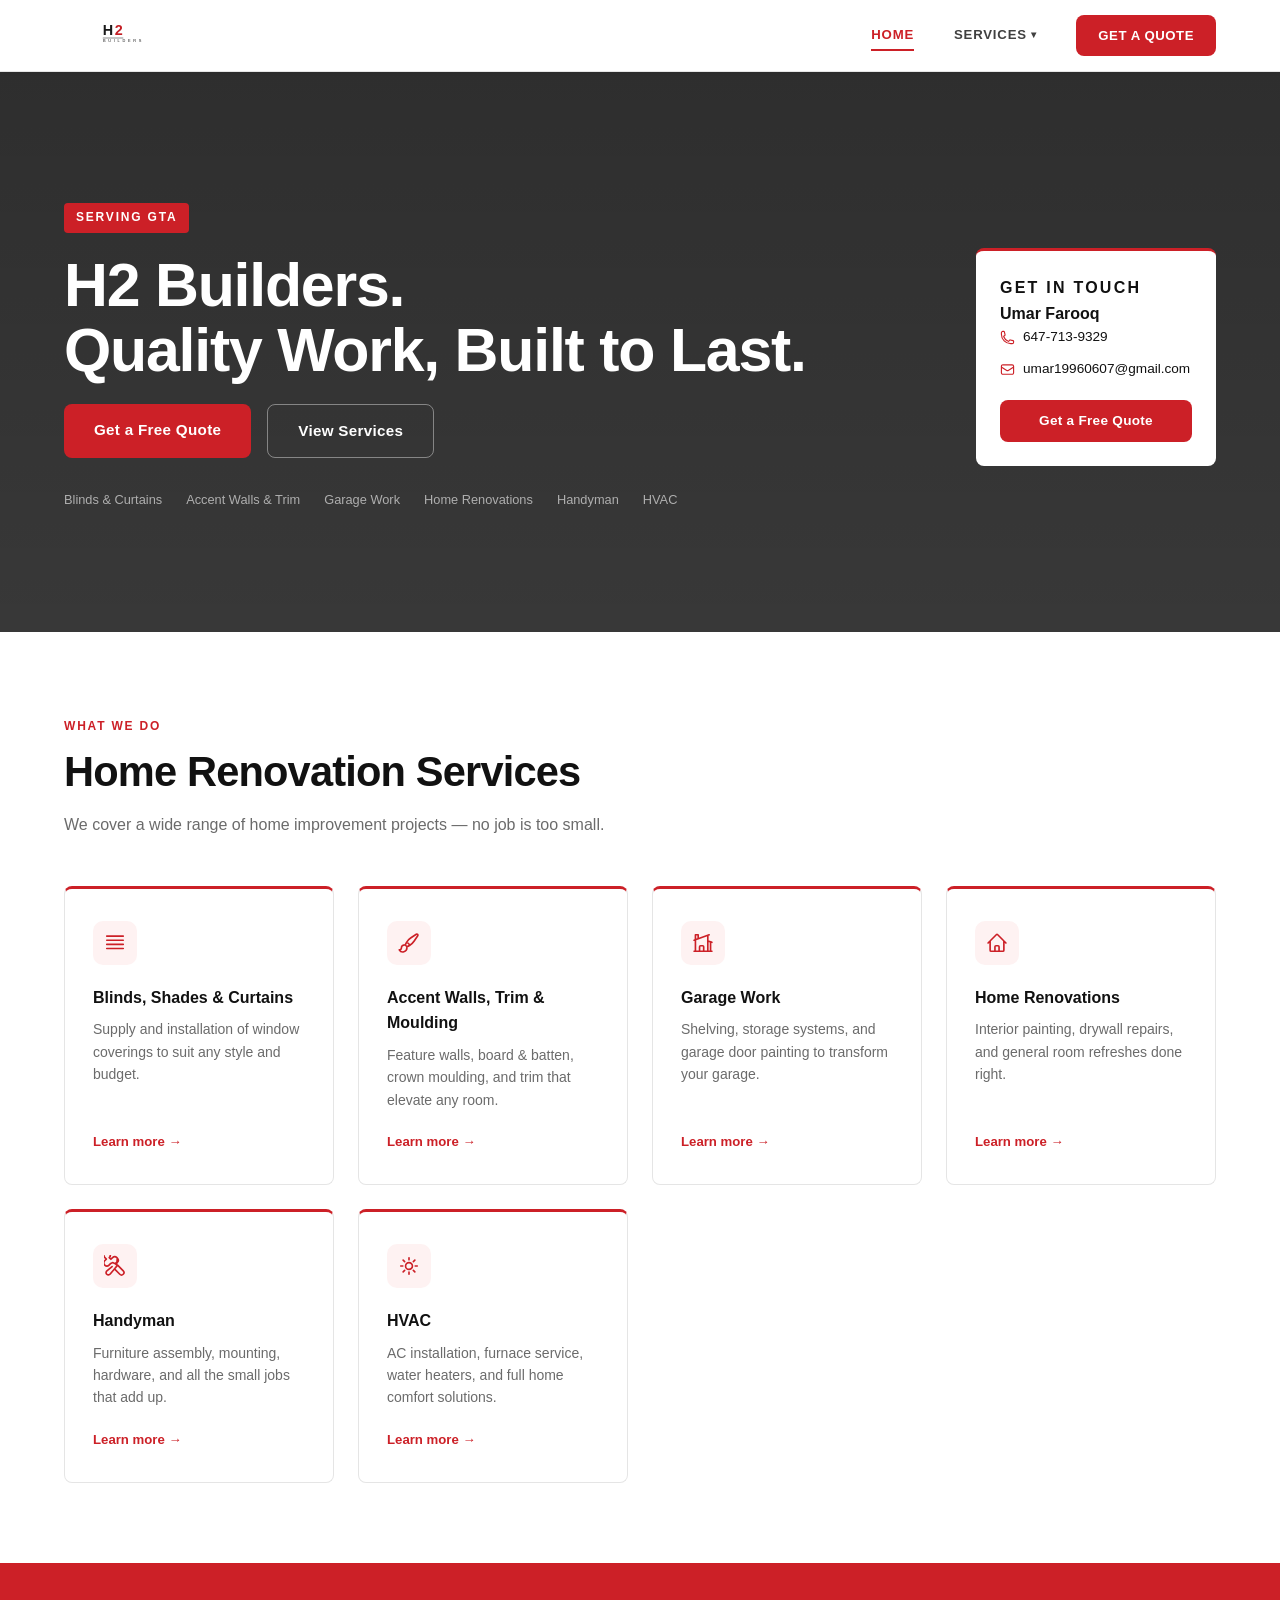
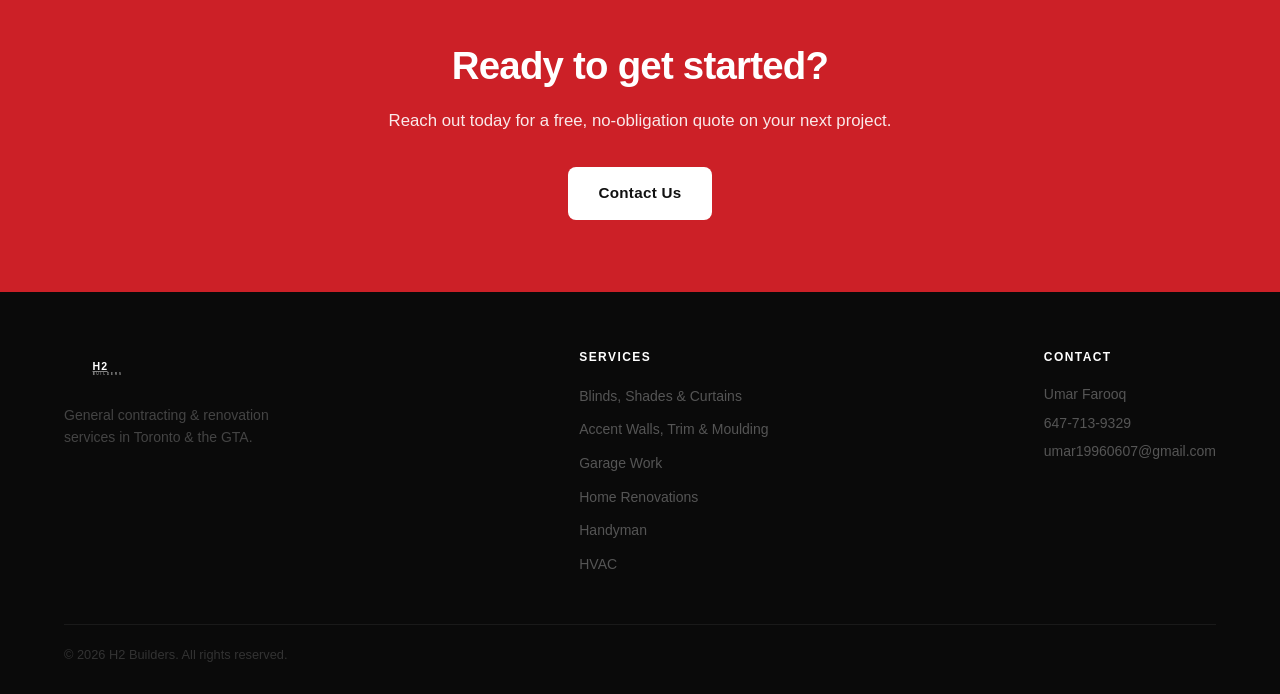
==== index.html @ c65dd24d "Homepage tweaks: white headline, Serving GTA, clickable services, remove Why section Co-Authored-By:" ====
<!DOCTYPE html>
<html lang="en">
<head>
  <meta charset="UTF-8" />
  <meta name="viewport" content="width=device-width, initial-scale=1.0" />
  <title>H2 Builders — General Contracting & Renovation</title>
  <meta name="description" content="H2 Builders provides professional home renovation and contracting services including blinds, accent walls, garage shelving, painting, and more." />
  <link rel="stylesheet" href="assets/styles.css" />
</head>
<body>

  <!-- Nav -->
  <nav>
    <a href="index.html">
      <img class="nav-logo" src="assets/logo.svg" alt="H2 Builders" />
    </a>
    <ul class="nav-links">
      <li><a href="index.html" class="active">Home</a></li>
      <li class="nav-dropdown">
        <a href="services.html">Services</a>
        <ul class="nav-dropdown-menu">
          <li><a href="services/blinds.html">Blinds, Shades &amp; Curtains</a></li>
          <li><a href="services/accent-walls.html">Accent Walls, Trim &amp; Moulding</a></li>
          <li><a href="services/garage.html">Garage Work</a></li>
          <li><a href="services/renovations.html">Home Renovations</a></li>
          <li><a href="services/handyman.html">Handyman</a></li>
          <li><a href="services/hvac.html">HVAC</a></li>
        </ul>
      </li>
      <li><a href="contact.html" class="nav-cta">Get a Quote</a></li>
    </ul>
  </nav>

  <!-- Hero -->
  <section class="hero">
    <div class="hero-text">
      <span class="hero-eyebrow">Serving GTA</span>
      <h1>H2 Builders.<br /><span style="color:var(--white);">Quality Work, Built to Last.</span></h1>
      <div class="hero-cta-row">
        <a href="contact.html" class="btn btn-red">Get a Free Quote</a>
        <a href="services.html" class="btn btn-outline">View Services</a>
      </div>
      <div class="hero-trust">
        <a href="services/blinds.html">Blinds &amp; Curtains</a>
        <a href="services/accent-walls.html">Accent Walls &amp; Trim</a>
        <a href="services/garage.html">Garage Work</a>
        <a href="services/renovations.html">Home Renovations</a>
        <a href="services/handyman.html">Handyman</a>
        <a href="services/hvac.html">HVAC</a>
      </div>
    </div>
    <div class="hero-card">
      <p class="hero-card-label">Get in Touch</p>
      <p class="hero-card-name">Umar Farooq</p>
      <div class="hero-card-row">
        <svg xmlns="http://www.w3.org/2000/svg" fill="none" viewBox="0 0 24 24" stroke-width="1.8" stroke="currentColor"><path stroke-linecap="round" stroke-linejoin="round" d="M2.25 6.75c0 8.284 6.716 15 15 15h2.25a2.25 2.25 0 0 0 2.25-2.25v-1.372c0-.516-.351-.966-.852-1.091l-4.423-1.106c-.44-.11-.902.055-1.173.417l-.97 1.293c-.282.376-.769.542-1.21.38a12.035 12.035 0 0 1-7.143-7.143c-.162-.441.004-.928.38-1.21l1.293-.97c.363-.271.527-.734.417-1.173L6.963 3.102a1.125 1.125 0 0 0-1.091-.852H4.5A2.25 2.25 0 0 0 2.25 4.5v2.25Z" /></svg>
        <a href="tel:6477139329">647-713-9329</a>
      </div>
      <div class="hero-card-row">
        <svg xmlns="http://www.w3.org/2000/svg" fill="none" viewBox="0 0 24 24" stroke-width="1.8" stroke="currentColor"><path stroke-linecap="round" stroke-linejoin="round" d="M21.75 6.75v10.5a2.25 2.25 0 0 1-2.25 2.25h-15a2.25 2.25 0 0 1-2.25-2.25V6.75m19.5 0A2.25 2.25 0 0 0 19.5 4.5h-15a2.25 2.25 0 0 0-2.25 2.25m19.5 0v.243a2.25 2.25 0 0 1-1.07 1.916l-7.5 4.615a2.25 2.25 0 0 1-2.36 0L3.32 8.91a2.25 2.25 0 0 1-1.07-1.916V6.75" /></svg>
        <a href="mailto:umar19960607@gmail.com">umar19960607@gmail.com</a>
      </div>
      <a href="contact.html" class="btn btn-red">Get a Free Quote</a>
    </div>
  </section>

  <!-- Services overview -->
  <section>
    <span class="section-label">What We Do</span>
    <h2 class="section-title">Home Renovation Services</h2>
    <p class="section-sub">We cover a wide range of home improvement projects — no job is too small.</p>

    <div class="category-grid">
      <a class="category-card" href="services/blinds.html">
        <div class="cat-icon">
          <svg xmlns="http://www.w3.org/2000/svg" fill="none" viewBox="0 0 24 24" stroke-width="1.8" stroke="currentColor"><path stroke-linecap="round" stroke-linejoin="round" d="M3 4.5h18M3 9h18M3 13.5h18M3 18h18" /></svg>
        </div>
        <h3>Blinds, Shades &amp; Curtains</h3>
        <p>Supply and installation of window coverings to suit any style and budget.</p>
        <span class="cat-link">Learn more</span>
      </a>
      <a class="category-card" href="services/accent-walls.html">
        <div class="cat-icon">
          <svg xmlns="http://www.w3.org/2000/svg" fill="none" viewBox="0 0 24 24" stroke-width="1.8" stroke="currentColor"><path stroke-linecap="round" stroke-linejoin="round" d="M9.53 16.122a3 3 0 0 0-5.78 1.128 2.25 2.25 0 0 1-2.4 2.245 4.5 4.5 0 0 0 8.4-2.245c0-.399-.078-.78-.22-1.128Zm0 0a15.998 15.998 0 0 0 3.388-1.62m-5.043-.025a15.994 15.994 0 0 1 1.622-3.395m3.42 3.42a15.995 15.995 0 0 0 4.764-4.648l3.876-5.814a1.151 1.151 0 0 0-1.597-1.597L14.146 6.32a15.996 15.996 0 0 0-4.649 4.763m3.42 3.42a6.776 6.776 0 0 0-3.42-3.42" /></svg>
        </div>
        <h3>Accent Walls, Trim &amp; Moulding</h3>
        <p>Feature walls, board &amp; batten, crown moulding, and trim that elevate any room.</p>
        <span class="cat-link">Learn more</span>
      </a>
      <a class="category-card" href="services/garage.html">
        <div class="cat-icon">
          <svg xmlns="http://www.w3.org/2000/svg" fill="none" viewBox="0 0 24 24" stroke-width="1.8" stroke="currentColor"><path stroke-linecap="round" stroke-linejoin="round" d="M8.25 21v-4.875c0-.621.504-1.125 1.125-1.125h2.25c.621 0 1.125.504 1.125 1.125V21m0 0h4.5V3.545M12.75 21h7.5V10.75M2.25 21h1.5m18 0h-18M2.25 9l4.5-1.636M18.75 3l-1.5.545m0 6.205 3 1m1.5.5-1.5-.5M6.75 7.364V3h-3v18m3-13.636 10.5-3.819" /></svg>
        </div>
        <h3>Garage Work</h3>
        <p>Shelving, storage systems, and garage door painting to transform your garage.</p>
        <span class="cat-link">Learn more</span>
      </a>
      <a class="category-card" href="services/renovations.html">
        <div class="cat-icon">
          <svg xmlns="http://www.w3.org/2000/svg" fill="none" viewBox="0 0 24 24" stroke-width="1.8" stroke="currentColor"><path stroke-linecap="round" stroke-linejoin="round" d="m2.25 12 8.954-8.955c.44-.439 1.152-.439 1.591 0L21.75 12M4.5 9.75v10.125c0 .621.504 1.125 1.125 1.125H9.75v-4.875c0-.621.504-1.125 1.125-1.125h2.25c.621 0 1.125.504 1.125 1.125V21h4.125c.621 0 1.125-.504 1.125-1.125V9.75M8.25 21h8.25" /></svg>
        </div>
        <h3>Home Renovations</h3>
        <p>Interior painting, drywall repairs, and general room refreshes done right.</p>
        <span class="cat-link">Learn more</span>
      </a>
      <a class="category-card" href="services/handyman.html">
        <div class="cat-icon">
          <svg xmlns="http://www.w3.org/2000/svg" fill="none" viewBox="0 0 24 24" stroke-width="1.8" stroke="currentColor"><path stroke-linecap="round" stroke-linejoin="round" d="M11.42 15.17 17.25 21A2.652 2.652 0 0 0 21 17.25l-5.877-5.877M11.42 15.17l2.496-3.03c.317-.384.74-.626 1.208-.766M11.42 15.17l-4.655 5.653a2.548 2.548 0 1 1-3.586-3.586l5.654-4.654m5.664-9.152a3.375 3.375 0 1 1-4.774 4.773L7.33 9.21l-1.8 1.799a3.375 3.375 0 1 1-4.773-4.774l1.799-1.8-1.799-1.8A3.375 3.375 0 1 1 5.73 2.86l1.8 1.799 1.8-1.799a3.375 3.375 0 1 1 4.773 4.774l-1.799 1.8 1.499 1.498Z" /></svg>
        </div>
        <h3>Handyman</h3>
        <p>Furniture assembly, mounting, hardware, and all the small jobs that add up.</p>
        <span class="cat-link">Learn more</span>
      </a>
      <a class="category-card" href="services/hvac.html">
        <div class="cat-icon">
          <svg xmlns="http://www.w3.org/2000/svg" fill="none" viewBox="0 0 24 24" stroke-width="1.8" stroke="currentColor"><path stroke-linecap="round" stroke-linejoin="round" d="M12 3v2.25m6.364.386-1.591 1.591M21 12h-2.25m-.386 6.364-1.591-1.591M12 18.75V21m-4.773-4.227-1.591 1.591M5.25 12H3m4.227-4.773L5.636 5.636M15.75 12a3.75 3.75 0 1 1-7.5 0 3.75 3.75 0 0 1 7.5 0Z" /></svg>
        </div>
        <h3>HVAC</h3>
        <p>AC installation, furnace service, water heaters, and full home comfort solutions.</p>
        <span class="cat-link">Learn more</span>
      </a>
    </div>
  </section>

  <!-- CTA banner -->
  <div class="cta-banner">
    <h2>Ready to get started?</h2>
    <p>Reach out today for a free, no-obligation quote on your next project.</p>
    <a href="contact.html" class="btn btn-white">Contact Us</a>
  </div>

  <!-- Footer -->
  <footer>
    <div class="footer-inner">
      <div>
        <img class="footer-logo" src="assets/logo.svg" alt="H2 Builders" />
        <p class="footer-tagline">General contracting &amp; renovation services in Toronto &amp; the GTA.</p>
      </div>
      <div class="footer-col">
        <h4>Services</h4>
        <ul>
          <li><a href="services/blinds.html">Blinds, Shades &amp; Curtains</a></li>
          <li><a href="services/accent-walls.html">Accent Walls, Trim &amp; Moulding</a></li>
          <li><a href="services/garage.html">Garage Work</a></li>
          <li><a href="services/renovations.html">Home Renovations</a></li>
          <li><a href="services/handyman.html">Handyman</a></li>
          <li><a href="services/hvac.html">HVAC</a></li>
        </ul>
      </div>
      <div class="footer-col">
        <h4>Contact</h4>
        <p>Umar Farooq</p>
        <p><a href="tel:6477139329">647-713-9329</a></p>
        <p><a href="mailto:umar19960607@gmail.com">umar19960607@gmail.com</a></p>
      </div>
    </div>
    <hr class="footer-divider" />
    <div class="footer-bottom">
      <p>&copy; 2026 H2 Builders. All rights reserved.</p>
    </div>
  </footer>

</body>
</html>
---- assets/styles.css ----
/* ── Variables ─────────────────────────────────────────── */
:root {
  --red:    #CC2027;
  --dark:   #111111;
  --gray:   #6B6B6B;
  --light:  #F9F9F9;
  --white:  #FFFFFF;
  --border: #E5E5E5;
  --font:   'Helvetica Neue', Helvetica, Arial, sans-serif;
  --radius: 8px;
}

/* ── Reset ─────────────────────────────────────────────── */
*, *::before, *::after { box-sizing: border-box; margin: 0; padding: 0; }
html { scroll-behavior: smooth; }
body {
  font-family: var(--font);
  color: var(--dark);
  background: var(--white);
  line-height: 1.6;
  -webkit-font-smoothing: antialiased;
}
a { color: inherit; text-decoration: none; }
img, svg { display: block; }
ul { list-style: none; }

/* ── Nav ───────────────────────────────────────────────── */
nav {
  position: sticky;
  top: 0;
  z-index: 100;
  background: var(--white);
  display: flex;
  align-items: center;
  justify-content: space-between;
  padding: 0 5%;
  height: 72px;
  border-bottom: 1px solid var(--border);
  box-shadow: 0 1px 4px rgba(0,0,0,.06);
}

.nav-logo {
  height: 60px;
  width: auto;
}

.nav-links {
  display: flex;
  gap: 2.5rem;
  height: 100%;
  align-items: center;
}

.nav-links > li {
  display: flex;
  align-items: center;
  height: 100%;
}

.nav-links a {
  color: #404040;
  font-size: .825rem;
  font-weight: 600;
  letter-spacing: .06em;
  text-transform: uppercase;
  padding: 4px 0;
  border-bottom: 2px solid transparent;
  transition: border-color .2s, color .2s;
}

.nav-links a:hover,
.nav-links a.active {
  color: var(--red);
  border-bottom-color: var(--red);
}

.nav-cta {
  background: var(--red) !important;
  color: var(--white) !important;
  padding: 10px 22px !important;
  border-radius: var(--radius) !important;
  border-bottom: none !important;
  transition: background .2s !important;
  letter-spacing: .04em !important;
}
.nav-cta:hover { background: #a81920 !important; opacity: 1 !important; }

/* ── Nav dropdown ───────────────────────────────────────── */
.nav-dropdown { position: relative; }

.nav-dropdown > a::after { content: ' ▾'; font-size: .65rem; vertical-align: middle; }

.nav-dropdown-menu {
  display: none;
  position: absolute;
  top: calc(100% + 1px);
  left: 50%;
  transform: translateX(-50%);
  background: var(--white);
  border-radius: var(--radius);
  box-shadow: 0 8px 28px rgba(0,0,0,.12);
  border: 1px solid var(--border);
  min-width: 240px;
  z-index: 200;
  list-style: none;
  padding: .4rem 0;
}

.nav-dropdown:hover .nav-dropdown-menu { display: block; }

.nav-dropdown-menu li a {
  display: block;
  padding: 10px 18px;
  color: #404040;
  font-size: .825rem;
  font-weight: 600;
  letter-spacing: .03em;
  text-transform: none;
  border-bottom: none;
  white-space: nowrap;
  transition: background .15s, color .15s;
}
.nav-dropdown-menu li a:hover {
  background: var(--light);
  color: var(--red);
}

/* ── Hero ──────────────────────────────────────────────── */
.hero {
  background:
    linear-gradient(rgba(0,0,0,.82), rgba(0,0,0,.78)),
    url('https://images.unsplash.com/photo-1560448204-e02f11c3d0e2?w=1600&q=80&auto=format&fit=crop') center/cover no-repeat;
  color: var(--white);
  padding: 120px 5% 110px;
  display: flex;
  align-items: center;
  gap: 4rem;
  min-height: 560px;
}

.hero-text { flex: 1; min-width: 0; }

.hero-card {
  width: 240px;
  flex-shrink: 0;
  background: var(--white);
  border-radius: var(--radius);
  border-top: 3px solid var(--red);
  padding: 1.5rem;
  align-self: center;
}

.hero-card-label {
  font-size: .65rem;
  font-weight: 700;
  letter-spacing: .14em;
  text-transform: uppercase;
  color: var(--gray);
  margin-bottom: .75rem;
}

.hero-card-name {
  font-size: 1rem;
  font-weight: 700;
  color: var(--dark);
  margin-bottom: 1rem;
}

.hero-card-row {
  display: flex;
  align-items: center;
  gap: .5rem;
  margin-bottom: .65rem;
}

.hero-card-row svg {
  width: 15px;
  height: 15px;
  flex-shrink: 0;
  color: var(--red);
}

.hero-card-row a {
  font-size: .85rem;
  color: var(--dark);
  word-break: break-all;
}
.hero-card-row a:hover { color: var(--red); }

.hero .hero-card p {
  color: var(--dark) !important;
  font-size: inherit;
  margin-bottom: 0;
  max-width: none;
  line-height: inherit;
  opacity: 1;
}

.hero-card .btn-red {
  display: block;
  text-align: center;
  margin-top: 1.25rem;
  padding: 10px 16px;
  font-size: .85rem;
}

@media (max-width: 900px) {
  .hero-card { display: none; }
}

.hero-eyebrow {
  display: inline-block;
  background: var(--red);
  color: var(--white);
  font-size: .75rem;
  font-weight: 700;
  letter-spacing: .15em;
  text-transform: uppercase;
  padding: 5px 12px;
  border-radius: 4px;
  margin-bottom: 1.25rem;
}

.hero h1 {
  font-size: clamp(2.4rem, 5vw, 3.8rem);
  font-weight: 700;
  line-height: 1.08;
  letter-spacing: -.02em;
  margin-bottom: 1.25rem;
}

.hero h1 span { color: var(--red); }

.hero p {
  font-size: 1.1rem;
  color: rgba(255,255,255,.75);
  margin-bottom: 2rem;
  max-width: 480px;
  line-height: 1.7;
}

.hero-cta-row {
  display: flex;
  gap: 1rem;
  flex-wrap: wrap;
  margin-bottom: 2rem;
}

.hero-trust {
  display: flex;
  gap: 1.5rem;
  flex-wrap: wrap;
}

.hero-trust span,
.hero-trust a {
  font-size: .8rem;
  color: rgba(255,255,255,.6);
  font-weight: 500;
  text-decoration: none;
  transition: color .2s;
}
.hero-trust a:hover {
  color: var(--white);
}

/* ── Services + contact sidebar layout ─────────────────── */
.services-contact-layout {
  display: flex;
  gap: 3rem;
  align-items: flex-start;
}

.services-main { flex: 1; min-width: 0; }

.contact-sidebar {
  width: 260px;
  flex-shrink: 0;
  background: var(--light);
  border-radius: var(--radius);
  border-top: 3px solid var(--red);
  padding: 1.75rem;
  position: sticky;
  top: 90px;
}

.contact-sidebar h3 {
  font-size: .7rem;
  font-weight: 700;
  letter-spacing: .14em;
  text-transform: uppercase;
  color: var(--gray);
  margin-bottom: 1rem;
}

.contact-sidebar-name {
  font-size: 1.05rem;
  font-weight: 700;
  color: var(--dark);
  margin-bottom: 1.25rem;
}

.contact-sidebar-row {
  display: flex;
  align-items: flex-start;
  gap: .6rem;
  margin-bottom: .85rem;
}

.contact-sidebar-row svg {
  width: 17px;
  height: 17px;
  flex-shrink: 0;
  margin-top: 2px;
  color: var(--red);
}

.contact-sidebar-row a,
.contact-sidebar-row span {
  font-size: .9rem;
  color: var(--dark);
  word-break: break-all;
}

.contact-sidebar-row a:hover { color: var(--red); }

@media (max-width: 900px) {
  .services-contact-layout { flex-direction: column; }
  .contact-sidebar { width: 100%; position: static; }
}

.btn {
  display: inline-block;
  padding: 14px 30px;
  border-radius: var(--radius);
  font-size: .95rem;
  font-weight: 700;
  letter-spacing: .02em;
  cursor: pointer;
  transition: opacity .2s, transform .15s;
}
.btn:hover { opacity: .88; transform: translateY(-1px); }

.btn-red     { background: var(--red);   color: var(--white); }
.btn-white   { background: var(--white); color: var(--dark);  }
.btn-outline {
  background: transparent;
  color: var(--white);
  border: 1.5px solid rgba(255,255,255,.4);
}
.btn-outline:hover {
  border-color: rgba(255,255,255,.7);
  background: rgba(255,255,255,.08);
  opacity: 1;
}

/* ── Section shared ────────────────────────────────────── */
section { padding: 80px 5%; }

.section-label {
  display: inline-block;
  color: var(--red);
  font-size: .75rem;
  font-weight: 700;
  letter-spacing: .15em;
  text-transform: uppercase;
  margin-bottom: .75rem;
}

.section-title {
  font-size: clamp(1.8rem, 3.5vw, 2.6rem);
  font-weight: 700;
  line-height: 1.15;
  letter-spacing: -.02em;
  margin-bottom: 1rem;
}

.section-sub {
  font-size: 1rem;
  color: var(--gray);
  max-width: 560px;
  margin-bottom: 3rem;
}

/* ── Work / photo grid ─────────────────────────────────── */
.work-grid {
  display: grid;
  grid-template-columns: repeat(4, 1fr);
  gap: .75rem;
}

.work-grid img {
  width: 100%;
  height: 260px;
  object-fit: cover;
  border-radius: var(--radius);
  display: block;
  transition: opacity .25s, transform .25s;
}
.work-grid img:hover { opacity: .9; transform: scale(1.01); }

@media (max-width: 900px) {
  .work-grid { grid-template-columns: repeat(2, 1fr); }
}
@media (max-width: 520px) {
  .work-grid { grid-template-columns: 1fr 1fr; }
  .work-grid img { height: 180px; }
}

/* ── Services grid ─────────────────────────────────────── */
.services-grid {
  display: grid;
  grid-template-columns: repeat(auto-fill, minmax(240px, 1fr));
  gap: 1.5rem;
}

.service-card {
  background: var(--light);
  border-radius: var(--radius);
  padding: 2rem 1.75rem;
  border-top: 3px solid var(--red);
  transition: transform .2s, box-shadow .2s;
}
.service-card:hover { transform: translateY(-4px); box-shadow: 0 12px 28px rgba(0,0,0,.08); }

.service-icon { font-size: 2rem; margin-bottom: 1rem; }
.service-card h3 { font-size: 1.05rem; font-weight: 700; margin-bottom: .5rem; }
.service-card p  { font-size: .9rem; color: var(--gray); }

/* ── Category cards (hub + home page) ──────────────────── */
.category-grid {
  display: grid;
  grid-template-columns: repeat(auto-fill, minmax(220px, 1fr));
  gap: 1.5rem;
}

.category-card {
  background: var(--white);
  border-radius: var(--radius);
  padding: 2rem 1.75rem;
  border: 1.5px solid var(--border);
  border-top: 3px solid var(--red);
  display: flex;
  flex-direction: column;
  text-decoration: none;
  color: inherit;
  transition: transform .2s, box-shadow .2s, border-color .2s;
}
.category-card:hover {
  transform: translateY(-4px);
  box-shadow: 0 12px 28px rgba(0,0,0,.08);
  border-color: transparent;
  border-top-color: var(--red);
}

.category-card .cat-icon {
  background: #FEF2F2;
  border-radius: 10px;
  width: 44px;
  height: 44px;
  display: flex;
  align-items: center;
  justify-content: center;
  margin-bottom: 1.25rem;
  flex-shrink: 0;
  color: var(--red);
}
.category-card .cat-icon svg { width: 22px; height: 22px; }

.category-card h3 { font-size: 1rem; font-weight: 700; margin-bottom: .5rem; }
.category-card p  { font-size: .875rem; color: var(--gray); flex: 1; margin-bottom: 1.25rem; line-height: 1.6; }
.category-card .cat-link {
  font-size: .825rem;
  font-weight: 700;
  color: var(--red);
}
.category-card .cat-link::after { content: ' →'; }

/* ── Page header (services, contact, sub-pages) ─────────── */
.page-header {
  position: relative;
  background: var(--dark);
  color: var(--white);
  padding: 72px 5% 64px;
  overflow: hidden;
}

.page-header.has-bg {
  background-size: cover;
  background-position: center;
}
.page-header.has-bg::before {
  content: '';
  position: absolute;
  inset: 0;
  background: rgba(0,0,0,.72);
}
.page-header.has-bg > * { position: relative; }

.page-header h1 {
  font-size: clamp(2rem, 4vw, 3rem);
  font-weight: 700;
  letter-spacing: -.02em;
  margin-top: .75rem;
}
.page-header p {
  color: rgba(255,255,255,.7);
  margin-top: .75rem;
  max-width: 520px;
  font-size: 1.05rem;
}

/* ── Service sub-page ───────────────────────────────────── */
.breadcrumb {
  padding: 14px 5%;
  background: var(--light);
  font-size: .85rem;
  color: var(--gray);
  border-bottom: 1px solid var(--border);
}
.breadcrumb a { color: var(--gray); }
.breadcrumb a:hover { color: var(--red); }
.breadcrumb span { margin: 0 .4rem; }

.service-page-grid {
  display: grid;
  grid-template-columns: 1fr 1fr;
  gap: 4rem;
  align-items: start;
}

.service-page-grid .includes-list {
  background: var(--light);
  border-radius: var(--radius);
  padding: 2rem;
  border-top: 4px solid var(--red);
}
.service-page-grid .includes-list h3 {
  font-size: .8rem;
  font-weight: 700;
  letter-spacing: .1em;
  text-transform: uppercase;
  margin-bottom: 1.25rem;
  color: var(--dark);
}
.service-page-grid .includes-list ul { padding-left: 1rem; }
.service-page-grid .includes-list ul li {
  list-style: disc;
  font-size: .95rem;
  color: var(--gray);
  margin-bottom: .6rem;
}

@media (max-width: 640px) {
  .service-page-grid { grid-template-columns: 1fr; gap: 2rem; }
}

/* ── Why us strip ──────────────────────────────────────── */
.why-strip {
  background: var(--dark);
  color: var(--white);
}

.why-strip .section-label {
  color: #F87171;
  background: rgba(196,30,36,.2);
  padding: 4px 10px;
  border-radius: 4px;
  border: 1px solid rgba(196,30,36,.3);
}

.why-strip .section-title {
  color: var(--white);
  margin-top: 1rem;
}

.why-grid {
  display: grid;
  grid-template-columns: repeat(auto-fill, minmax(200px, 1fr));
  gap: 2rem;
  margin-top: 2.5rem;
}

.why-item { text-align: center; }
.why-item .icon {
  background: rgba(255,255,255,.07);
  border-radius: 12px;
  width: 54px;
  height: 54px;
  display: flex;
  align-items: center;
  justify-content: center;
  margin: 0 auto .75rem;
  color: var(--white);
}
.why-item .icon svg { width: 22px; height: 22px; }
.why-item h3 { font-size: .95rem; font-weight: 700; margin-bottom: .4rem; letter-spacing: .01em; }
.why-item p  { font-size: .875rem; color: rgba(255,255,255,.5); }

/* ── CTA banner ────────────────────────────────────────── */
.cta-banner {
  background: var(--red);
  color: var(--white);
  text-align: center;
  padding: 72px 5%;
}
.cta-banner h2 { font-size: clamp(1.6rem, 3vw, 2.4rem); font-weight: 700; letter-spacing: -.02em; margin-bottom: .75rem; }
.cta-banner p  { font-size: 1.05rem; margin-bottom: 2rem; opacity: .9; }

/* ── Contact page ──────────────────────────────────────── */
.contact-section {
  display: grid;
  grid-template-columns: 1fr 1fr;
  gap: 4rem;
  align-items: start;
}

.contact-info-block { margin-bottom: 2rem; }
.contact-info-block h3 {
  font-size: .75rem;
  font-weight: 700;
  color: var(--red);
  letter-spacing: .12em;
  text-transform: uppercase;
  margin-bottom: .5rem;
}
.contact-info-block p, .contact-info-block a {
  font-size: 1.05rem;
  color: var(--dark);
}
.contact-info-block a:hover { color: var(--red); }

.contact-card {
  background: var(--light);
  border-radius: var(--radius);
  padding: 2.5rem;
  border-top: 4px solid var(--red);
}
.contact-card h3 { font-size: 1.2rem; font-weight: 700; margin-bottom: 1.5rem; }

.form-group { margin-bottom: 1.25rem; }
.form-group label {
  display: block;
  font-size: .8rem;
  font-weight: 600;
  letter-spacing: .04em;
  margin-bottom: .4rem;
  color: #404040;
}
.form-group input,
.form-group textarea,
.form-group select {
  width: 100%;
  padding: 11px 14px;
  border: 1.5px solid var(--border);
  border-radius: var(--radius);
  font-family: var(--font);
  font-size: .95rem;
  color: var(--dark);
  background: var(--white);
  transition: border-color .2s, box-shadow .2s;
}
.form-group input:focus,
.form-group textarea:focus,
.form-group select:focus {
  outline: none;
  border-color: var(--red);
  box-shadow: 0 0 0 3px rgba(196,30,36,.1);
}
.form-group textarea { resize: vertical; min-height: 120px; }

/* ── Services page detail ──────────────────────────────── */
.services-detail {
  display: grid;
  grid-template-columns: repeat(auto-fill, minmax(280px, 1fr));
  gap: 2rem;
}

.service-detail-card {
  border: 1.5px solid var(--border);
  border-radius: var(--radius);
  overflow: hidden;
  transition: box-shadow .2s, transform .2s;
}
.service-detail-card:hover { box-shadow: 0 8px 24px rgba(0,0,0,.1); transform: translateY(-3px); }
.service-detail-card .card-header {
  background: var(--dark);
  color: var(--white);
  padding: 1.25rem 1.5rem;
  display: flex;
  align-items: center;
  gap: .75rem;
}
.service-detail-card .card-header span { font-size: 1.5rem; }
.service-detail-card .card-header h3 { font-size: 1rem; font-weight: 700; }
.service-detail-card .card-body { padding: 1.5rem; }
.service-detail-card .card-body p { font-size: .9rem; color: var(--gray); margin-bottom: 1rem; }
.service-detail-card .card-body ul { padding-left: 1rem; }
.service-detail-card .card-body ul li {
  font-size: .875rem;
  color: var(--gray);
  margin-bottom: .35rem;
  list-style: disc;
}

/* ── Footer ────────────────────────────────────────────── */
footer {
  background: #0A0A0A;
  color: #888;
  padding: 56px 5% 28px;
}

.footer-inner {
  display: flex;
  justify-content: space-between;
  align-items: flex-start;
  gap: 2rem;
  flex-wrap: wrap;
  margin-bottom: 2.5rem;
}

.footer-logo { height: 44px; width: auto; filter: brightness(0) invert(1); margin-bottom: .75rem; }
.footer-tagline { font-size: .875rem; color: #444; max-width: 240px; line-height: 1.6; }

.footer-col h4 {
  color: var(--white);
  font-size: .75rem;
  font-weight: 700;
  letter-spacing: .12em;
  text-transform: uppercase;
  margin-bottom: 1rem;
}
.footer-col ul li { margin-bottom: .5rem; }
.footer-col ul li a { font-size: .875rem; color: #555; transition: color .2s; }
.footer-col ul li a:hover { color: var(--white); }
.footer-col p { font-size: .875rem; color: #555; margin-bottom: .4rem; }

.footer-divider { border: none; border-top: 1px solid #1a1a1a; margin-bottom: 1.25rem; }
.footer-bottom { display: flex; justify-content: space-between; align-items: center; flex-wrap: wrap; gap: .5rem; }
.footer-bottom p { font-size: .8rem; color: #333; }

/* ── Responsive ────────────────────────────────────────── */
@media (max-width: 768px) {
  .hero { flex-direction: column; padding: 72px 5% 64px; }
  .contact-section { grid-template-columns: 1fr; }
  .nav-links { gap: 1.25rem; }
  .footer-inner { flex-direction: column; }
}

@media (max-width: 520px) {
  nav { padding: 0 4%; }
  .nav-links { display: none; }
  .hero-trust { gap: .75rem; }
}

/* ── Photo gallery ──────────────────────────────────────── */
.gallery-section { padding: 0 5% 80px; }

.gallery-grid {
  display: grid;
  grid-template-columns: repeat(auto-fill, minmax(280px, 1fr));
  gap: .75rem;
  margin-top: 1.5rem;
}

.gallery-grid img {
  width: 100%;
  height: 300px;
  object-fit: cover;
  border-radius: var(--radius);
  display: block;
  transition: opacity .2s;
}
.gallery-grid img:hover { opacity: .88; }
.gallery-grid .wide { grid-column: span 2; }

@media (max-width: 640px) {
  .gallery-grid .wide { grid-column: span 1; }
}
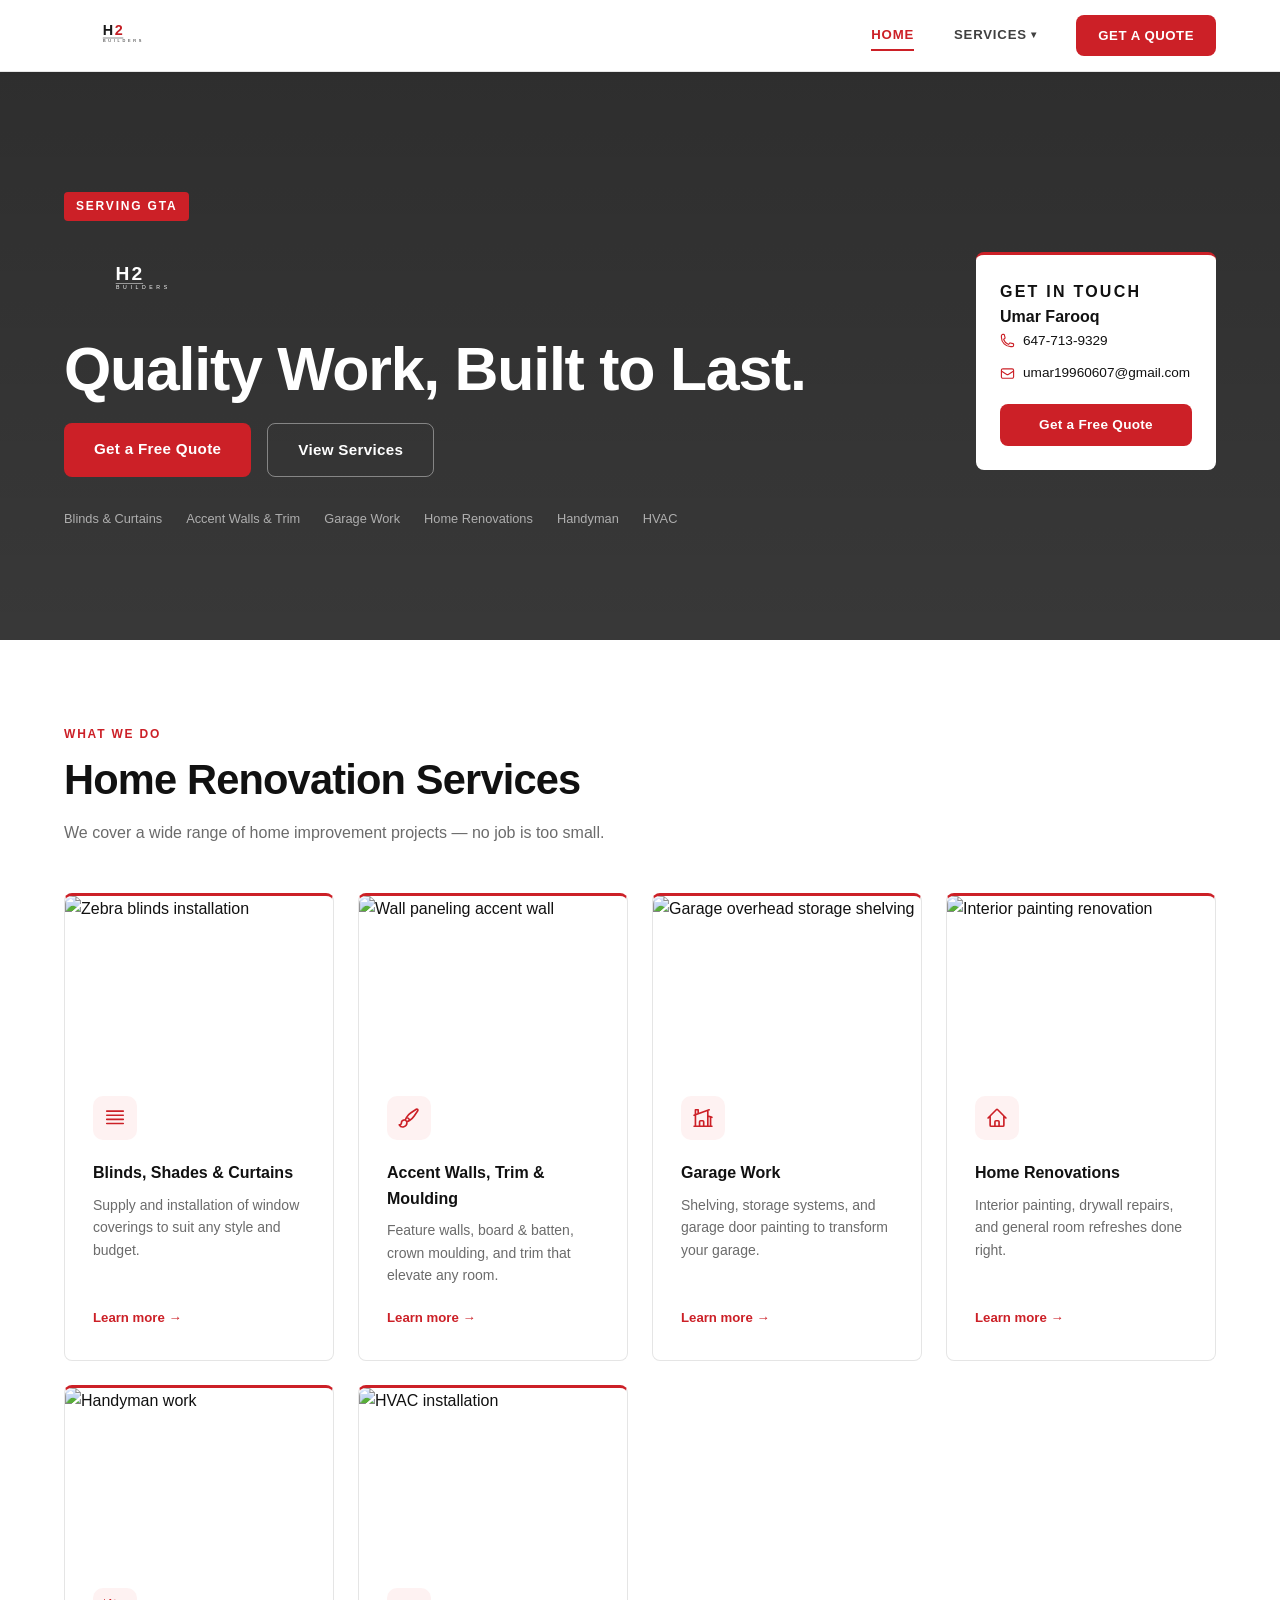
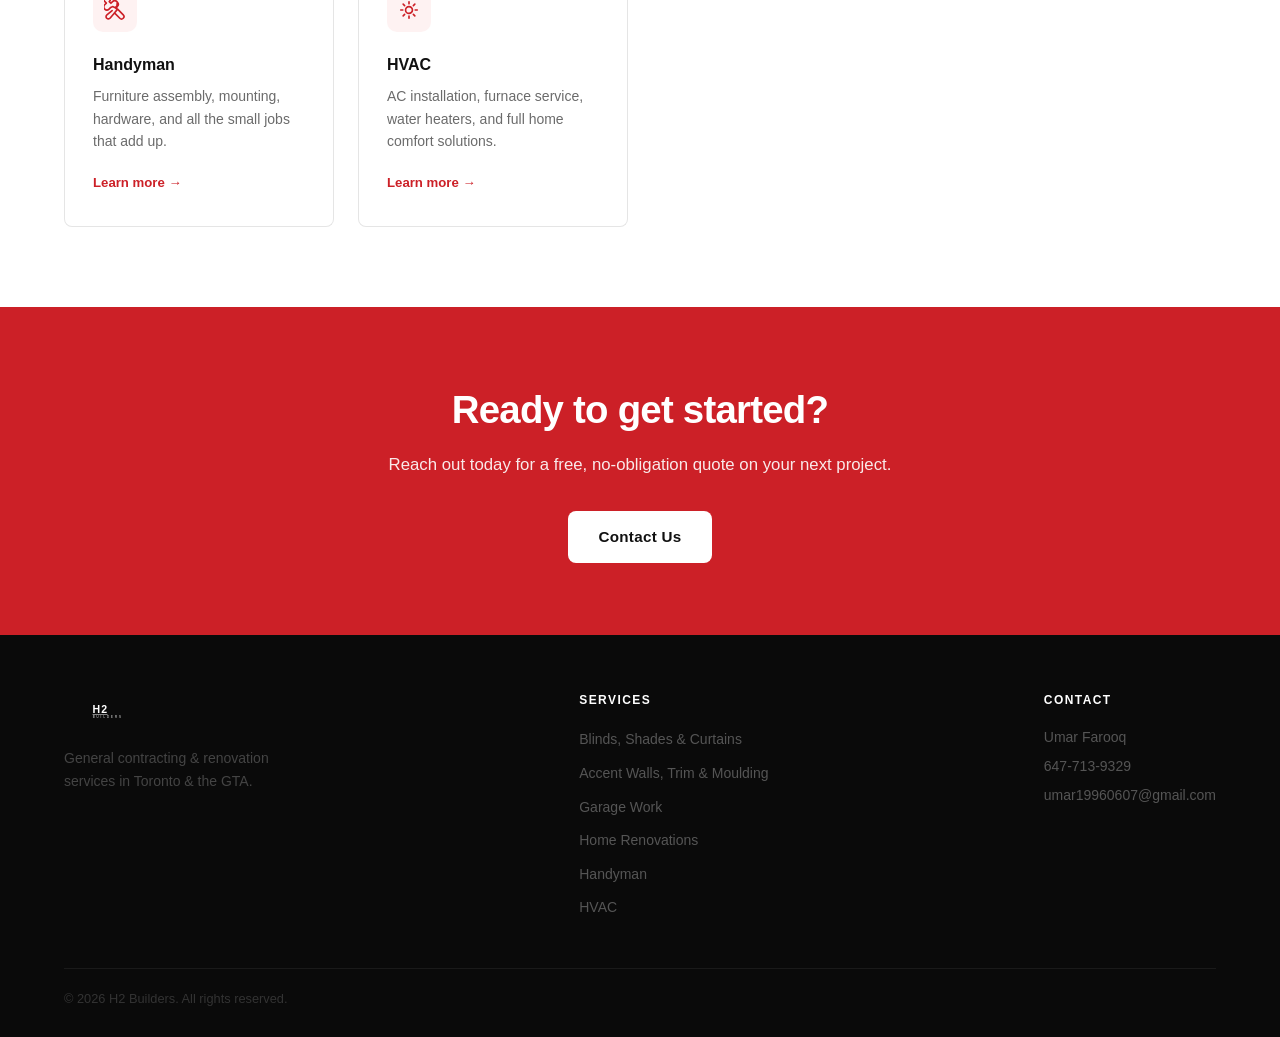
==== commit a6000f62: "Replace hero H2 Builders text with white logo image Co-Authored-By: Claude Sonnet 4.6 <noreply@anthr" ====
--- a/index.html
+++ b/index.html
@@ -35,7 +35,8 @@
   <section class="hero">
     <div class="hero-text">
       <span class="hero-eyebrow">Serving GTA</span>
-      <h1>H2 Builders.<br /><span style="color:var(--white);">Quality Work, Built to Last.</span></h1>
+      <img class="hero-logo" src="assets/logo.svg" alt="H2 Builders" />
+      <h1><span style="color:var(--white);">Quality Work, Built to Last.</span></h1>
       <div class="hero-cta-row">
         <a href="contact.html" class="btn btn-red">Get a Free Quote</a>
         <a href="services.html" class="btn btn-outline">View Services</a>
@@ -72,6 +73,7 @@
 
     <div class="category-grid">
       <a class="category-card" href="services/blinds.html">
+        <img class="cat-img" src="Images/Work%20images/Zebra%20blinds/PXL_20260404_221527456.jpg" alt="Zebra blinds installation" />
         <div class="cat-icon">
           <svg xmlns="http://www.w3.org/2000/svg" fill="none" viewBox="0 0 24 24" stroke-width="1.8" stroke="currentColor"><path stroke-linecap="round" stroke-linejoin="round" d="M3 4.5h18M3 9h18M3 13.5h18M3 18h18" /></svg>
         </div>
@@ -80,6 +82,7 @@
         <span class="cat-link">Learn more</span>
       </a>
       <a class="category-card" href="services/accent-walls.html">
+        <img class="cat-img" src="Images/Work%20images/Wall%20paneling/PXL_20250101_214737748.jpg" alt="Wall paneling accent wall" />
         <div class="cat-icon">
           <svg xmlns="http://www.w3.org/2000/svg" fill="none" viewBox="0 0 24 24" stroke-width="1.8" stroke="currentColor"><path stroke-linecap="round" stroke-linejoin="round" d="M9.53 16.122a3 3 0 0 0-5.78 1.128 2.25 2.25 0 0 1-2.4 2.245 4.5 4.5 0 0 0 8.4-2.245c0-.399-.078-.78-.22-1.128Zm0 0a15.998 15.998 0 0 0 3.388-1.62m-5.043-.025a15.994 15.994 0 0 1 1.622-3.395m3.42 3.42a15.995 15.995 0 0 0 4.764-4.648l3.876-5.814a1.151 1.151 0 0 0-1.597-1.597L14.146 6.32a15.996 15.996 0 0 0-4.649 4.763m3.42 3.42a6.776 6.776 0 0 0-3.42-3.42" /></svg>
         </div>
@@ -88,6 +91,7 @@
         <span class="cat-link">Learn more</span>
       </a>
       <a class="category-card" href="services/garage.html">
+        <img class="cat-img" src="Images/Work%20images/Garage%20shelving/overhead-storage.jpg" alt="Garage overhead storage shelving" />
         <div class="cat-icon">
           <svg xmlns="http://www.w3.org/2000/svg" fill="none" viewBox="0 0 24 24" stroke-width="1.8" stroke="currentColor"><path stroke-linecap="round" stroke-linejoin="round" d="M8.25 21v-4.875c0-.621.504-1.125 1.125-1.125h2.25c.621 0 1.125.504 1.125 1.125V21m0 0h4.5V3.545M12.75 21h7.5V10.75M2.25 21h1.5m18 0h-18M2.25 9l4.5-1.636M18.75 3l-1.5.545m0 6.205 3 1m1.5.5-1.5-.5M6.75 7.364V3h-3v18m3-13.636 10.5-3.819" /></svg>
         </div>
@@ -96,6 +100,7 @@
         <span class="cat-link">Learn more</span>
       </a>
       <a class="category-card" href="services/renovations.html">
+        <img class="cat-img" src="Images/Work%20images/Painting/PXL_20250824_220326730.jpg" alt="Interior painting renovation" />
         <div class="cat-icon">
           <svg xmlns="http://www.w3.org/2000/svg" fill="none" viewBox="0 0 24 24" stroke-width="1.8" stroke="currentColor"><path stroke-linecap="round" stroke-linejoin="round" d="m2.25 12 8.954-8.955c.44-.439 1.152-.439 1.591 0L21.75 12M4.5 9.75v10.125c0 .621.504 1.125 1.125 1.125H9.75v-4.875c0-.621.504-1.125 1.125-1.125h2.25c.621 0 1.125.504 1.125 1.125V21h4.125c.621 0 1.125-.504 1.125-1.125V9.75M8.25 21h8.25" /></svg>
         </div>
@@ -104,6 +109,7 @@
         <span class="cat-link">Learn more</span>
       </a>
       <a class="category-card" href="services/handyman.html">
+        <img class="cat-img" src="Images/Work%20images/Painting/PXL_20251006_224438602.jpg" alt="Handyman work" />
         <div class="cat-icon">
           <svg xmlns="http://www.w3.org/2000/svg" fill="none" viewBox="0 0 24 24" stroke-width="1.8" stroke="currentColor"><path stroke-linecap="round" stroke-linejoin="round" d="M11.42 15.17 17.25 21A2.652 2.652 0 0 0 21 17.25l-5.877-5.877M11.42 15.17l2.496-3.03c.317-.384.74-.626 1.208-.766M11.42 15.17l-4.655 5.653a2.548 2.548 0 1 1-3.586-3.586l5.654-4.654m5.664-9.152a3.375 3.375 0 1 1-4.774 4.773L7.33 9.21l-1.8 1.799a3.375 3.375 0 1 1-4.773-4.774l1.799-1.8-1.799-1.8A3.375 3.375 0 1 1 5.73 2.86l1.8 1.799 1.8-1.799a3.375 3.375 0 1 1 4.773 4.774l-1.799 1.8 1.499 1.498Z" /></svg>
         </div>
@@ -112,6 +118,7 @@
         <span class="cat-link">Learn more</span>
       </a>
       <a class="category-card" href="services/hvac.html">
+        <img class="cat-img" src="Images/Work%20images/HVAC/PXL_20250430_203148073.jpg" alt="HVAC installation" />
         <div class="cat-icon">
           <svg xmlns="http://www.w3.org/2000/svg" fill="none" viewBox="0 0 24 24" stroke-width="1.8" stroke="currentColor"><path stroke-linecap="round" stroke-linejoin="round" d="M12 3v2.25m6.364.386-1.591 1.591M21 12h-2.25m-.386 6.364-1.591-1.591M12 18.75V21m-4.773-4.227-1.591 1.591M5.25 12H3m4.227-4.773L5.636 5.636M15.75 12a3.75 3.75 0 1 1-7.5 0 3.75 3.75 0 0 1 7.5 0Z" /></svg>
         </div>
--- a/assets/styles.css
+++ b/assets/styles.css
@@ -140,6 +140,14 @@
 
 .hero-text { flex: 1; min-width: 0; }
 
+.hero-logo {
+  height: 80px;
+  width: auto;
+  filter: brightness(0) invert(1);
+  margin-bottom: 1rem;
+  display: block;
+}
+
 .hero-card {
   width: 240px;
   flex-shrink: 0;
@@ -440,6 +448,7 @@
   padding: 2rem 1.75rem;
   border: 1.5px solid var(--border);
   border-top: 3px solid var(--red);
+  overflow: hidden;
   display: flex;
   flex-direction: column;
   text-decoration: none;
@@ -452,6 +461,17 @@
   border-color: transparent;
   border-top-color: var(--red);
 }
+
+.category-card .cat-img {
+  width: calc(100% + 3.5rem);
+  margin: -2rem -1.75rem 1.25rem;
+  height: 180px;
+  object-fit: cover;
+  border-radius: var(--radius) var(--radius) 0 0;
+  display: block;
+  transition: transform .3s ease;
+}
+.category-card:hover .cat-img { transform: scale(1.03); }
 
 .category-card .cat-icon {
   background: #FEF2F2;
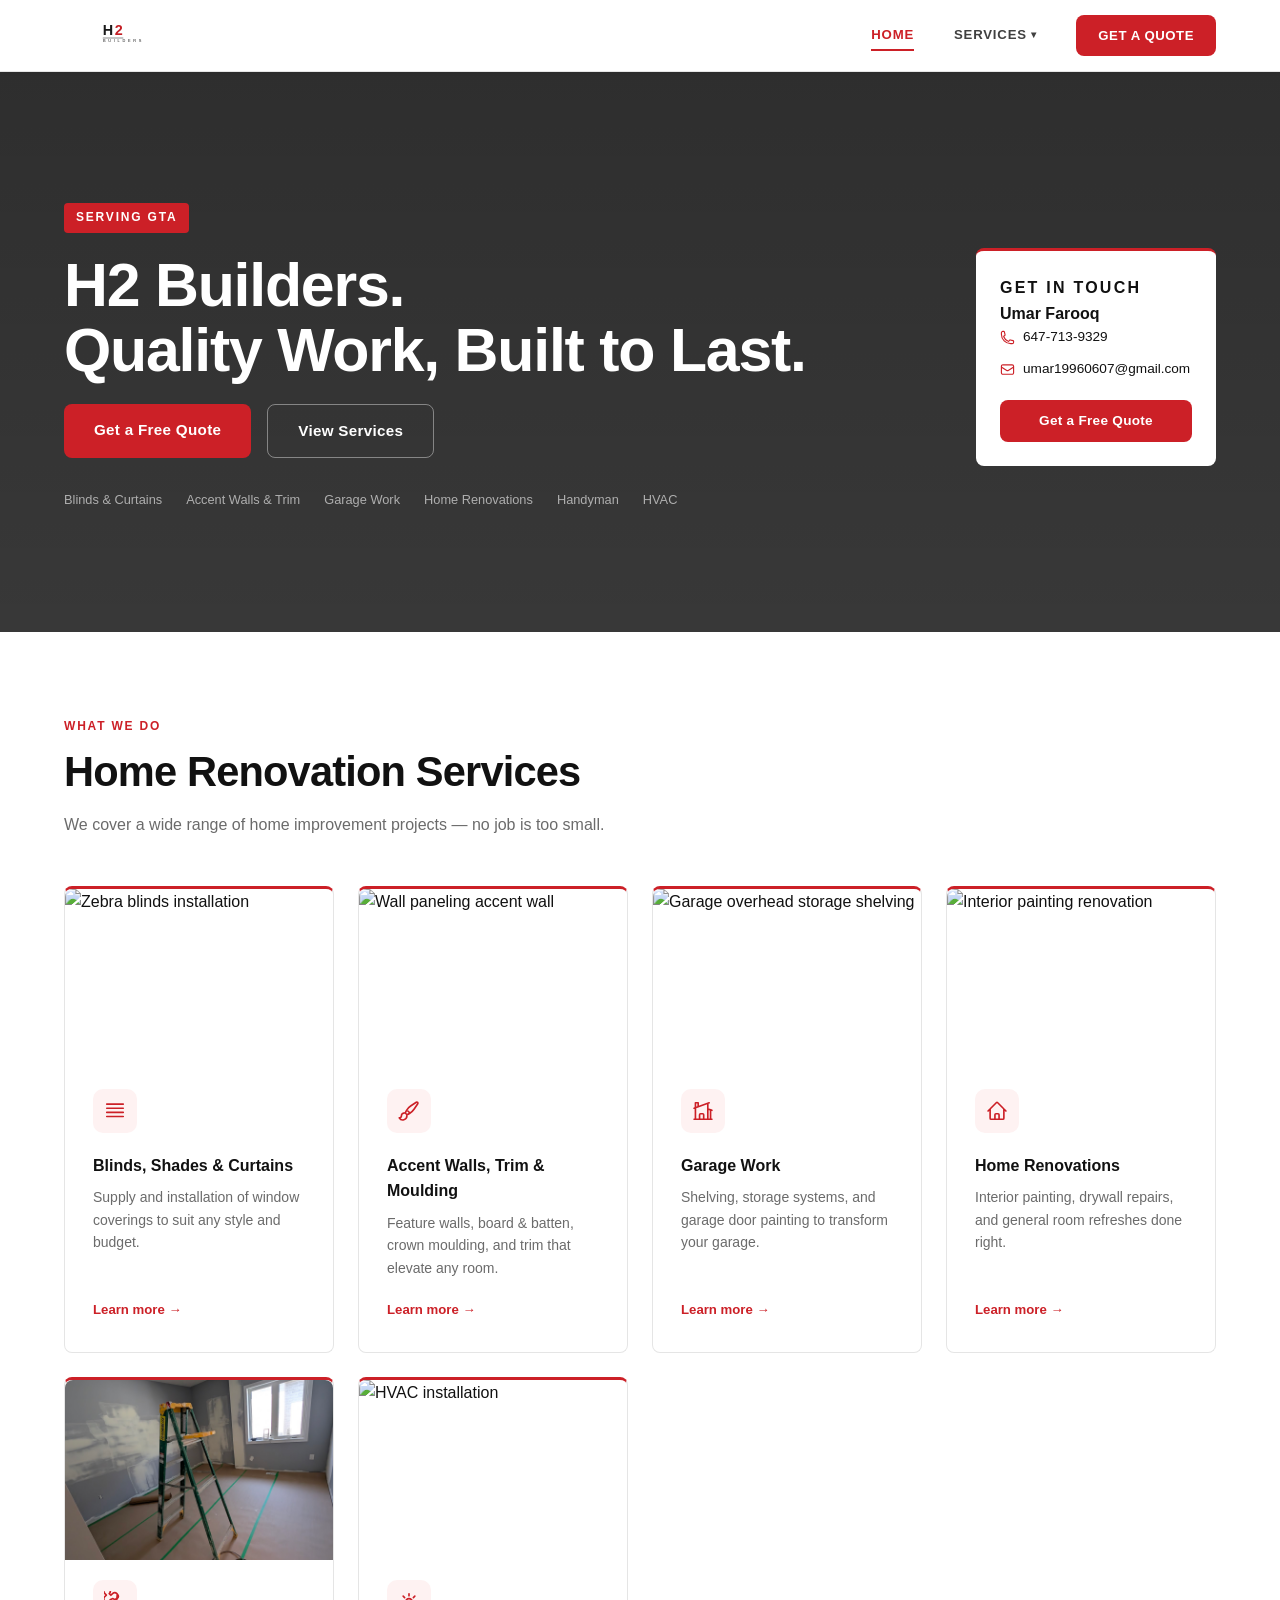
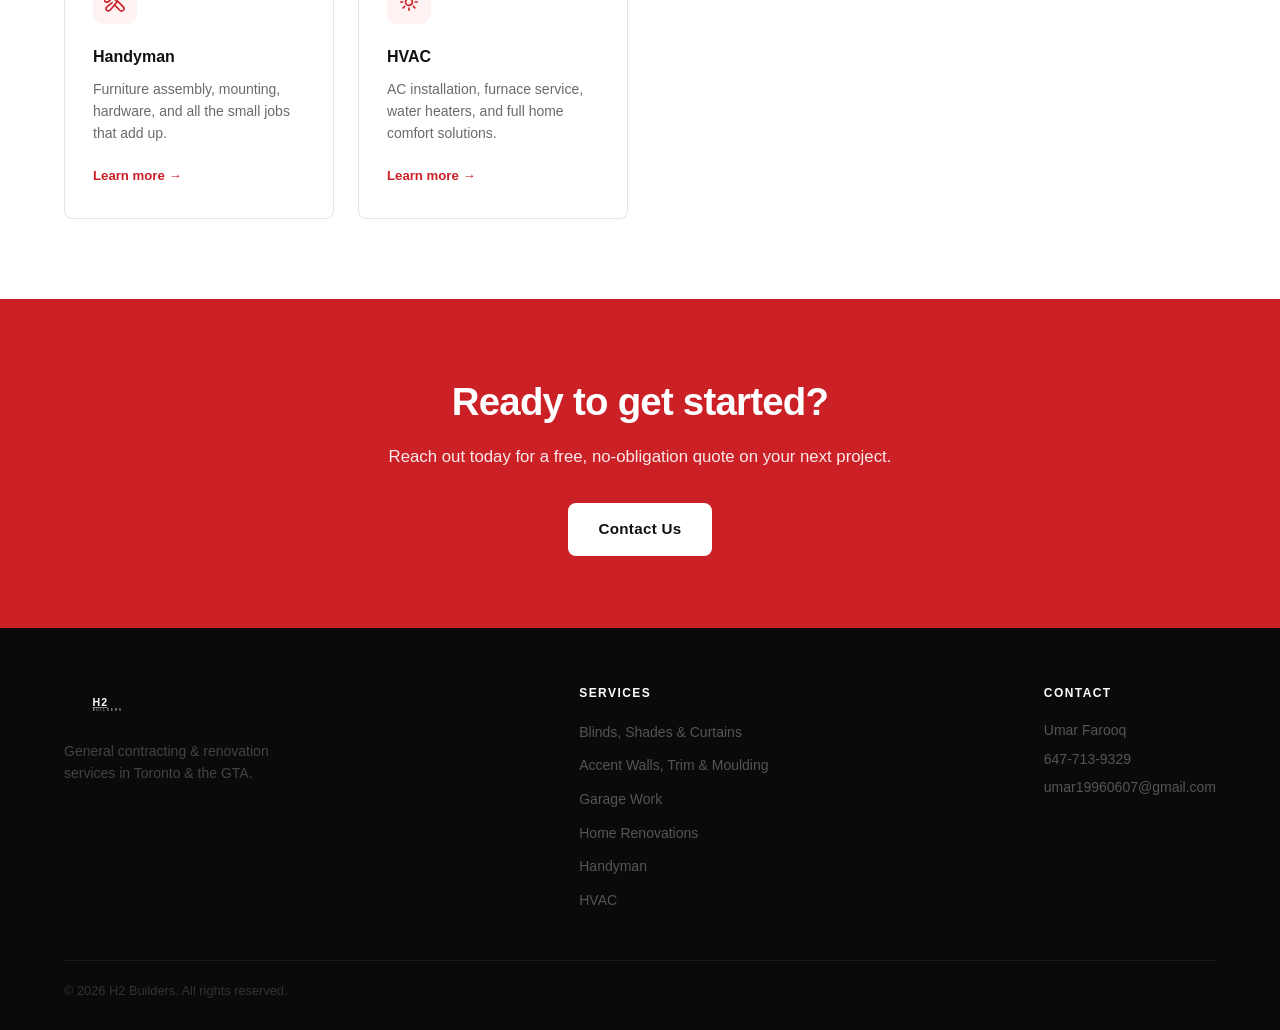
==== commit 2d083a16: "Add real handyman and painting photos to galleries Updated handyman service page and homepage card w" ====
--- a/index.html
+++ b/index.html
@@ -35,8 +35,7 @@
   <section class="hero">
     <div class="hero-text">
       <span class="hero-eyebrow">Serving GTA</span>
-      <img class="hero-logo" src="assets/logo.svg" alt="H2 Builders" />
-      <h1><span style="color:var(--white);">Quality Work, Built to Last.</span></h1>
+      <h1>H2 Builders.<br /><span style="color:var(--white);">Quality Work, Built to Last.</span></h1>
       <div class="hero-cta-row">
         <a href="contact.html" class="btn btn-red">Get a Free Quote</a>
         <a href="services.html" class="btn btn-outline">View Services</a>
@@ -109,7 +108,7 @@
         <span class="cat-link">Learn more</span>
       </a>
       <a class="category-card" href="services/handyman.html">
-        <img class="cat-img" src="Images/Work%20images/Painting/PXL_20251006_224438602.jpg" alt="Handyman work" />
+        <img class="cat-img" src="Images/Work%20images/Handyman/PXL_20250915_173757012.jpg" alt="Handyman work" />
         <div class="cat-icon">
           <svg xmlns="http://www.w3.org/2000/svg" fill="none" viewBox="0 0 24 24" stroke-width="1.8" stroke="currentColor"><path stroke-linecap="round" stroke-linejoin="round" d="M11.42 15.17 17.25 21A2.652 2.652 0 0 0 21 17.25l-5.877-5.877M11.42 15.17l2.496-3.03c.317-.384.74-.626 1.208-.766M11.42 15.17l-4.655 5.653a2.548 2.548 0 1 1-3.586-3.586l5.654-4.654m5.664-9.152a3.375 3.375 0 1 1-4.774 4.773L7.33 9.21l-1.8 1.799a3.375 3.375 0 1 1-4.773-4.774l1.799-1.8-1.799-1.8A3.375 3.375 0 1 1 5.73 2.86l1.8 1.799 1.8-1.799a3.375 3.375 0 1 1 4.773 4.774l-1.799 1.8 1.499 1.498Z" /></svg>
         </div>
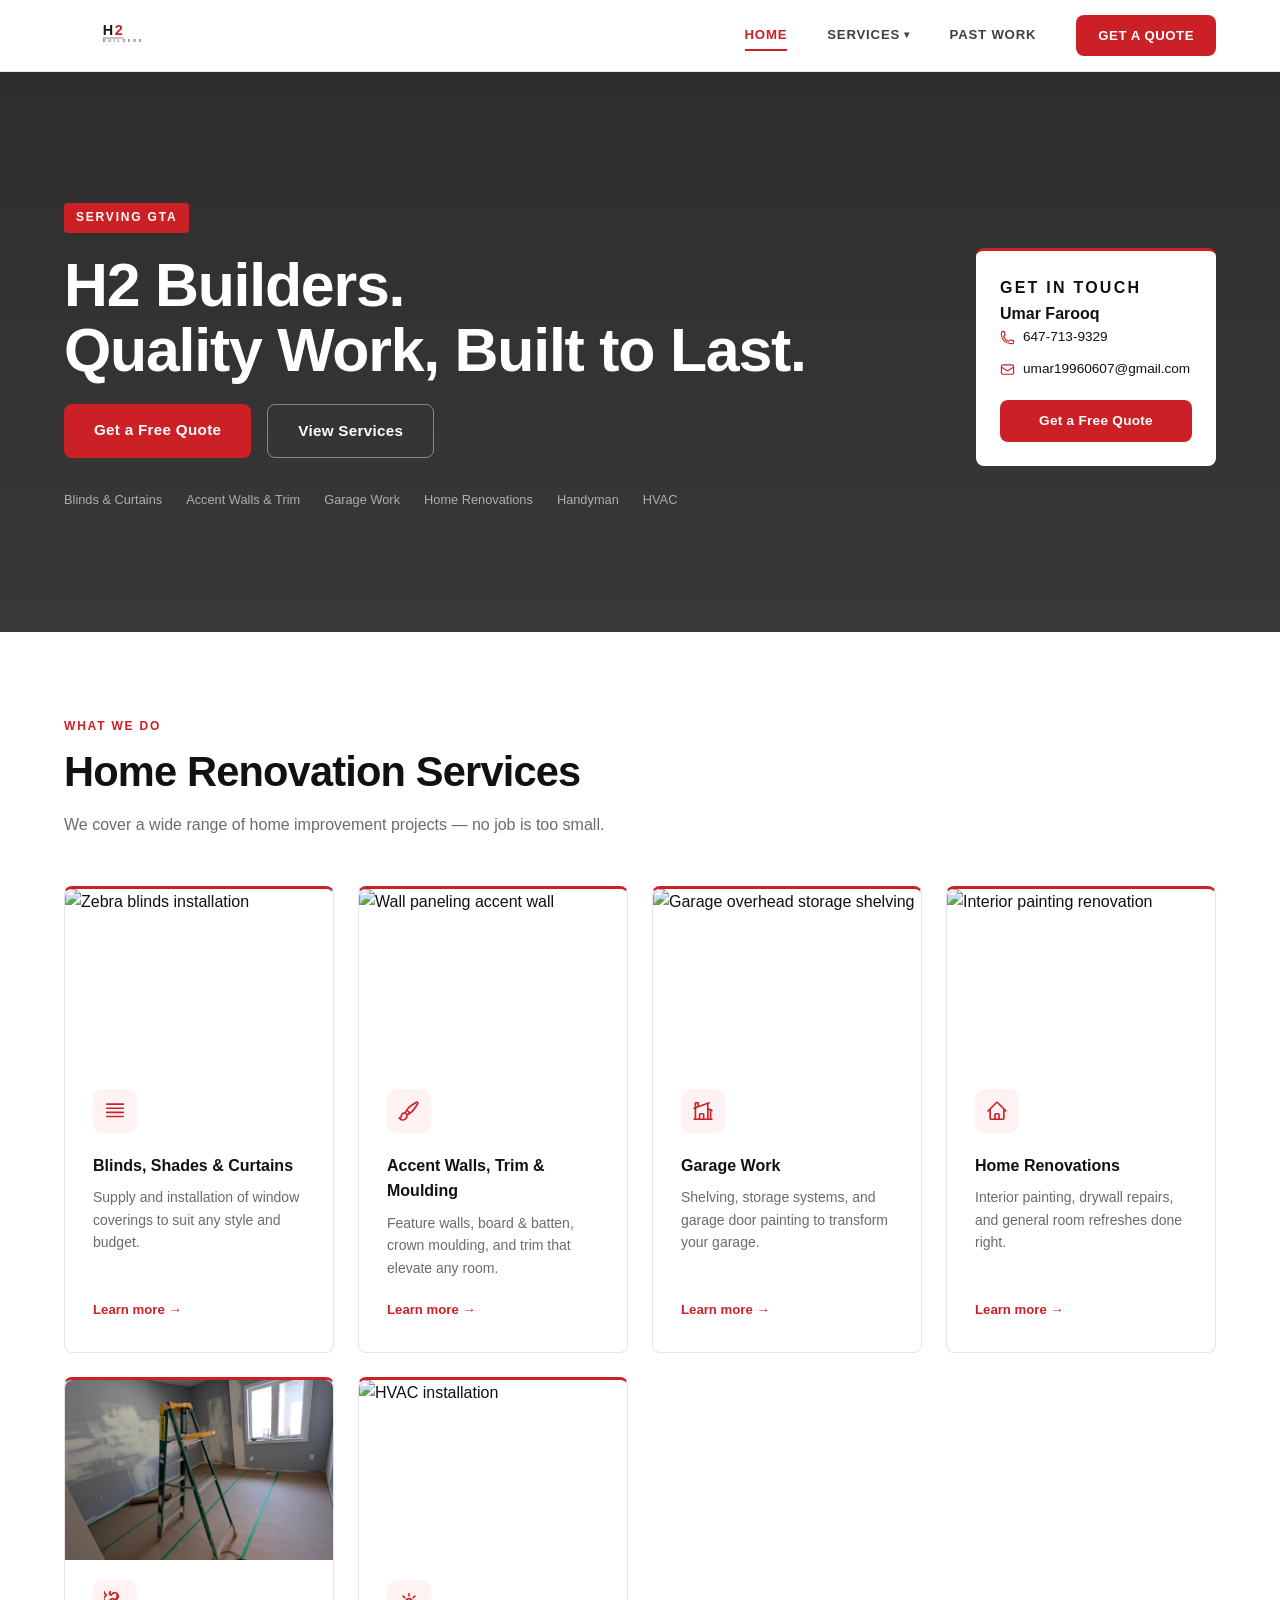
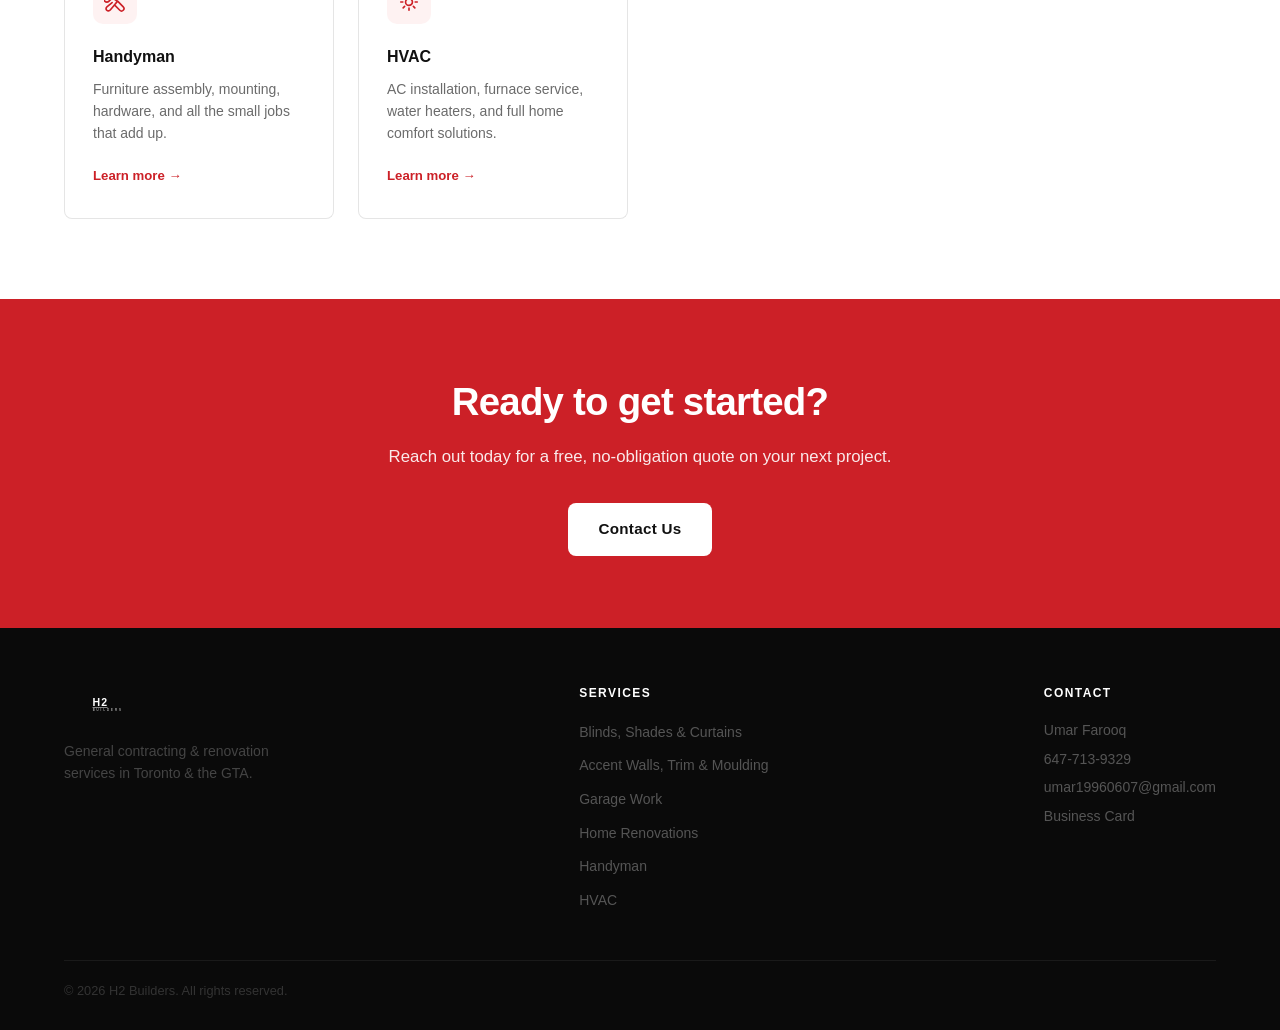
==== commit 95e0310f: "ok" ====
--- a/index.html
+++ b/index.html
@@ -27,6 +27,7 @@
           <li><a href="services/hvac.html">HVAC</a></li>
         </ul>
       </li>
+      <li><a href="past-work.html">Past Work</a></li>
       <li><a href="contact.html" class="nav-cta">Get a Quote</a></li>
     </ul>
   </nav>
@@ -158,6 +159,7 @@
         <p>Umar Farooq</p>
         <p><a href="tel:6477139329">647-713-9329</a></p>
         <p><a href="mailto:umar19960607@gmail.com">umar19960607@gmail.com</a></p>
+        <p><a href="business-card.html">Business Card</a></p>
       </div>
     </div>
     <hr class="footer-divider" />
